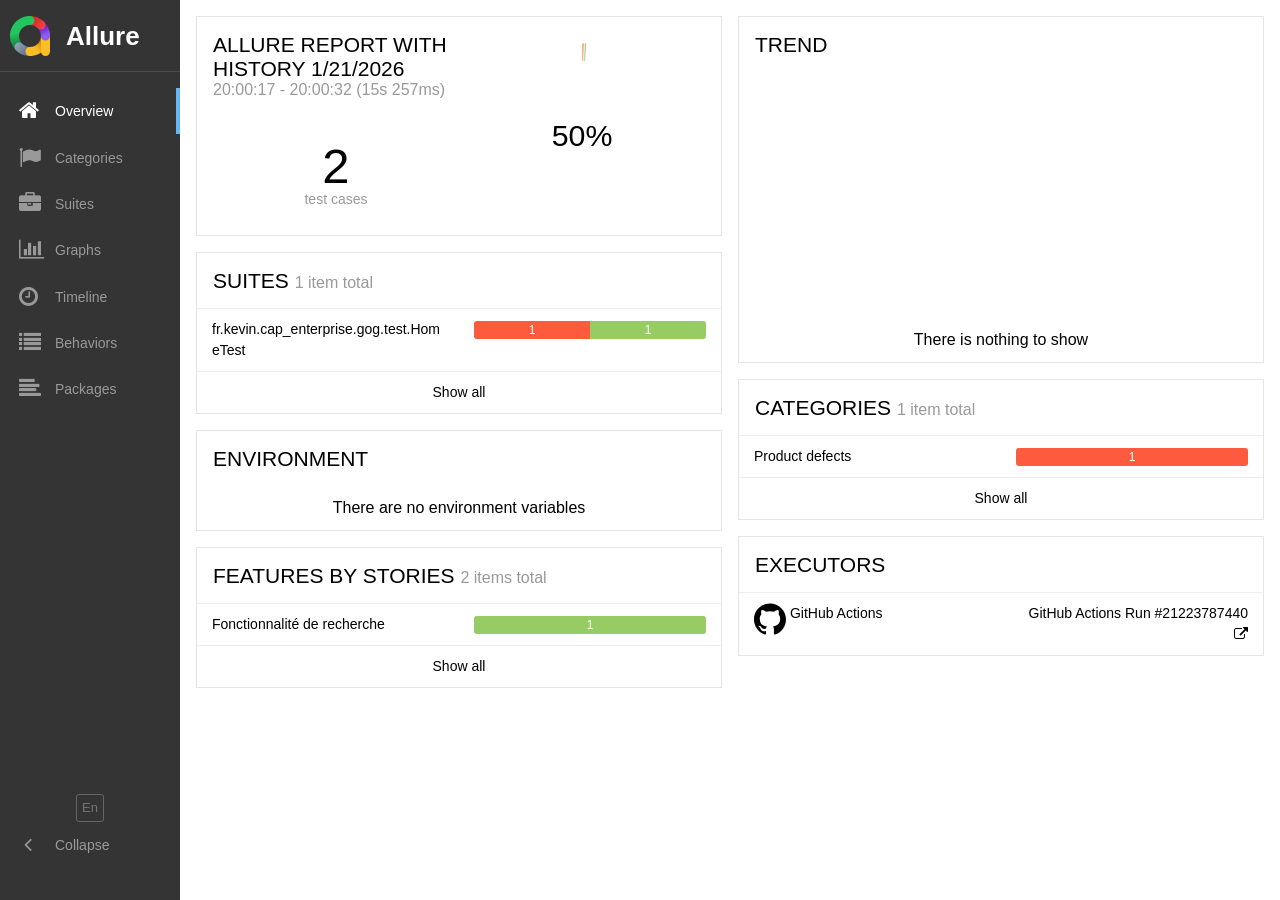
==== index.html @ c867bd9c "deploy: a8c4bad823d4400533d91b3ce7b063b339adb6db" ====
<!DOCTYPE html><meta charset="utf-8"><meta http-equiv="refresh" content="0; URL=https://TyTy-cf.github.io/poec-2024-cap-enteprise/37/index.html">
<meta http-equiv="Pragma" content="no-cache"><meta http-equiv="Expires" content="0">
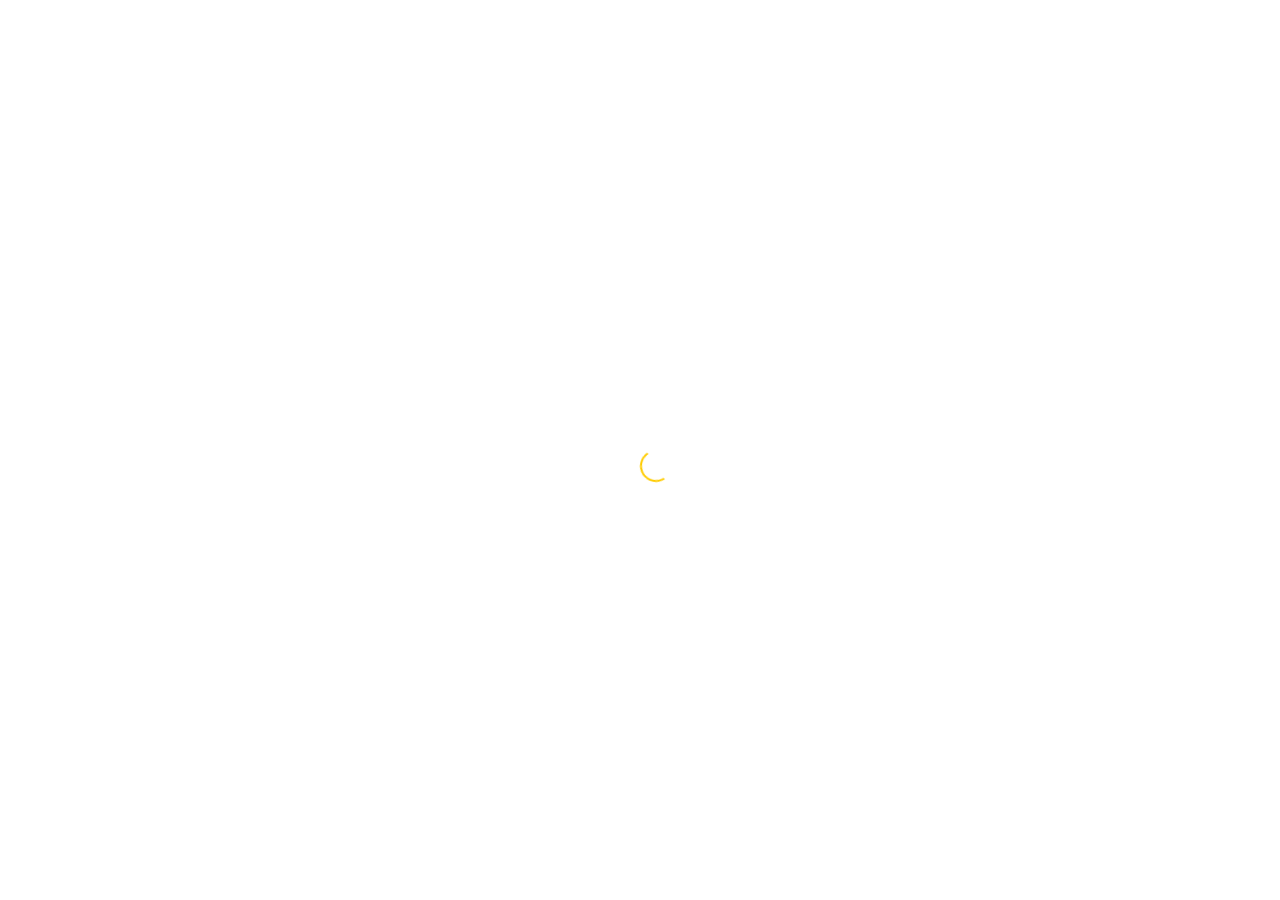
==== commit 427132bb: "deploy: 6bc723895083f454a6c14163ce0e46705cc1d693" ====
--- a/index.html
+++ b/index.html
@@ -1,2 +1,2 @@
-<!DOCTYPE html><meta charset="utf-8"><meta http-equiv="refresh" content="0; URL=https://TyTy-cf.github.io/poec-2024-cap-enteprise/37/index.html">
+<!DOCTYPE html><meta charset="utf-8"><meta http-equiv="refresh" content="0; URL=https://TyTy-cf.github.io/poec-2024-cap-enteprise/38/index.html">
 <meta http-equiv="Pragma" content="no-cache"><meta http-equiv="Expires" content="0">
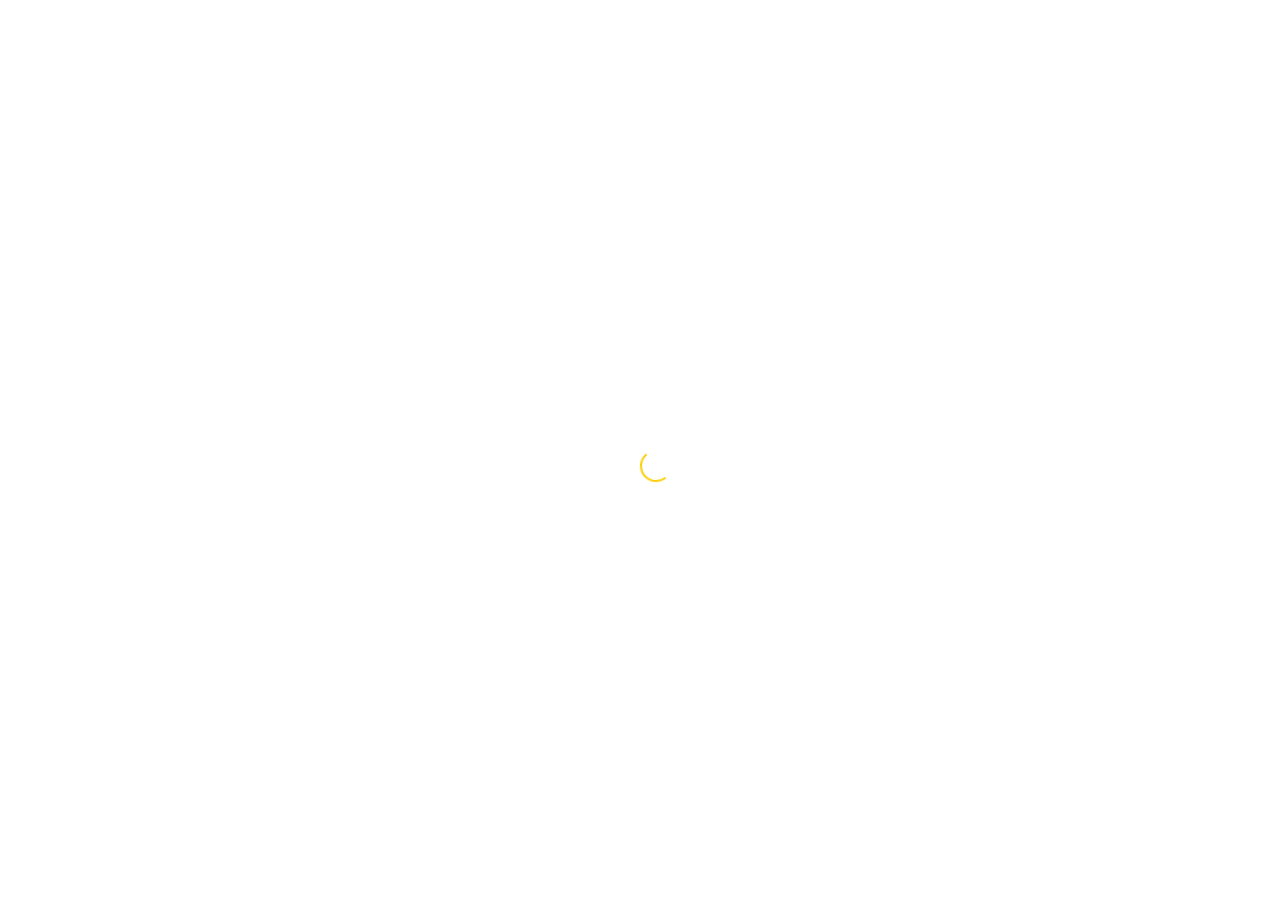
==== commit 4caea516: "deploy: eec9d2387ea65c3a4fe55d8672ce868a6182c135" ====
--- a/index.html
+++ b/index.html
@@ -1,2 +1,2 @@
-<!DOCTYPE html><meta charset="utf-8"><meta http-equiv="refresh" content="0; URL=https://TyTy-cf.github.io/poec-2024-cap-enteprise/38/index.html">
+<!DOCTYPE html><meta charset="utf-8"><meta http-equiv="refresh" content="0; URL=https://TyTy-cf.github.io/poec-2024-cap-enteprise/39/index.html">
 <meta http-equiv="Pragma" content="no-cache"><meta http-equiv="Expires" content="0">
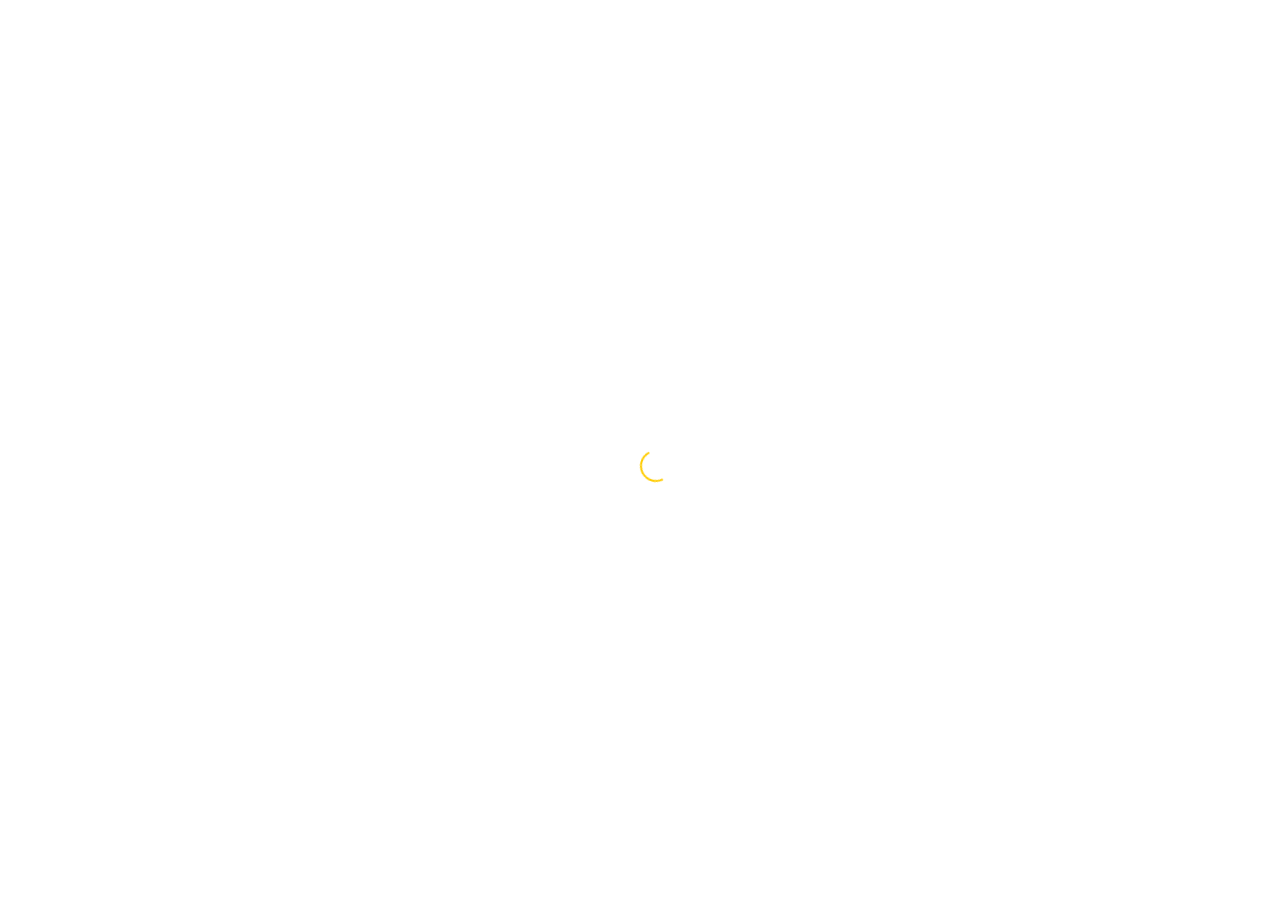
==== commit 56c05196: "deploy: f7e1d3da5248b2e7a8c5a50b587763fa1f6d1788" ====
--- a/index.html
+++ b/index.html
@@ -1,2 +1,2 @@
-<!DOCTYPE html><meta charset="utf-8"><meta http-equiv="refresh" content="0; URL=https://TyTy-cf.github.io/poec-2024-cap-enteprise/39/index.html">
+<!DOCTYPE html><meta charset="utf-8"><meta http-equiv="refresh" content="0; URL=https://TyTy-cf.github.io/poec-2024-cap-enteprise/40/index.html">
 <meta http-equiv="Pragma" content="no-cache"><meta http-equiv="Expires" content="0">
